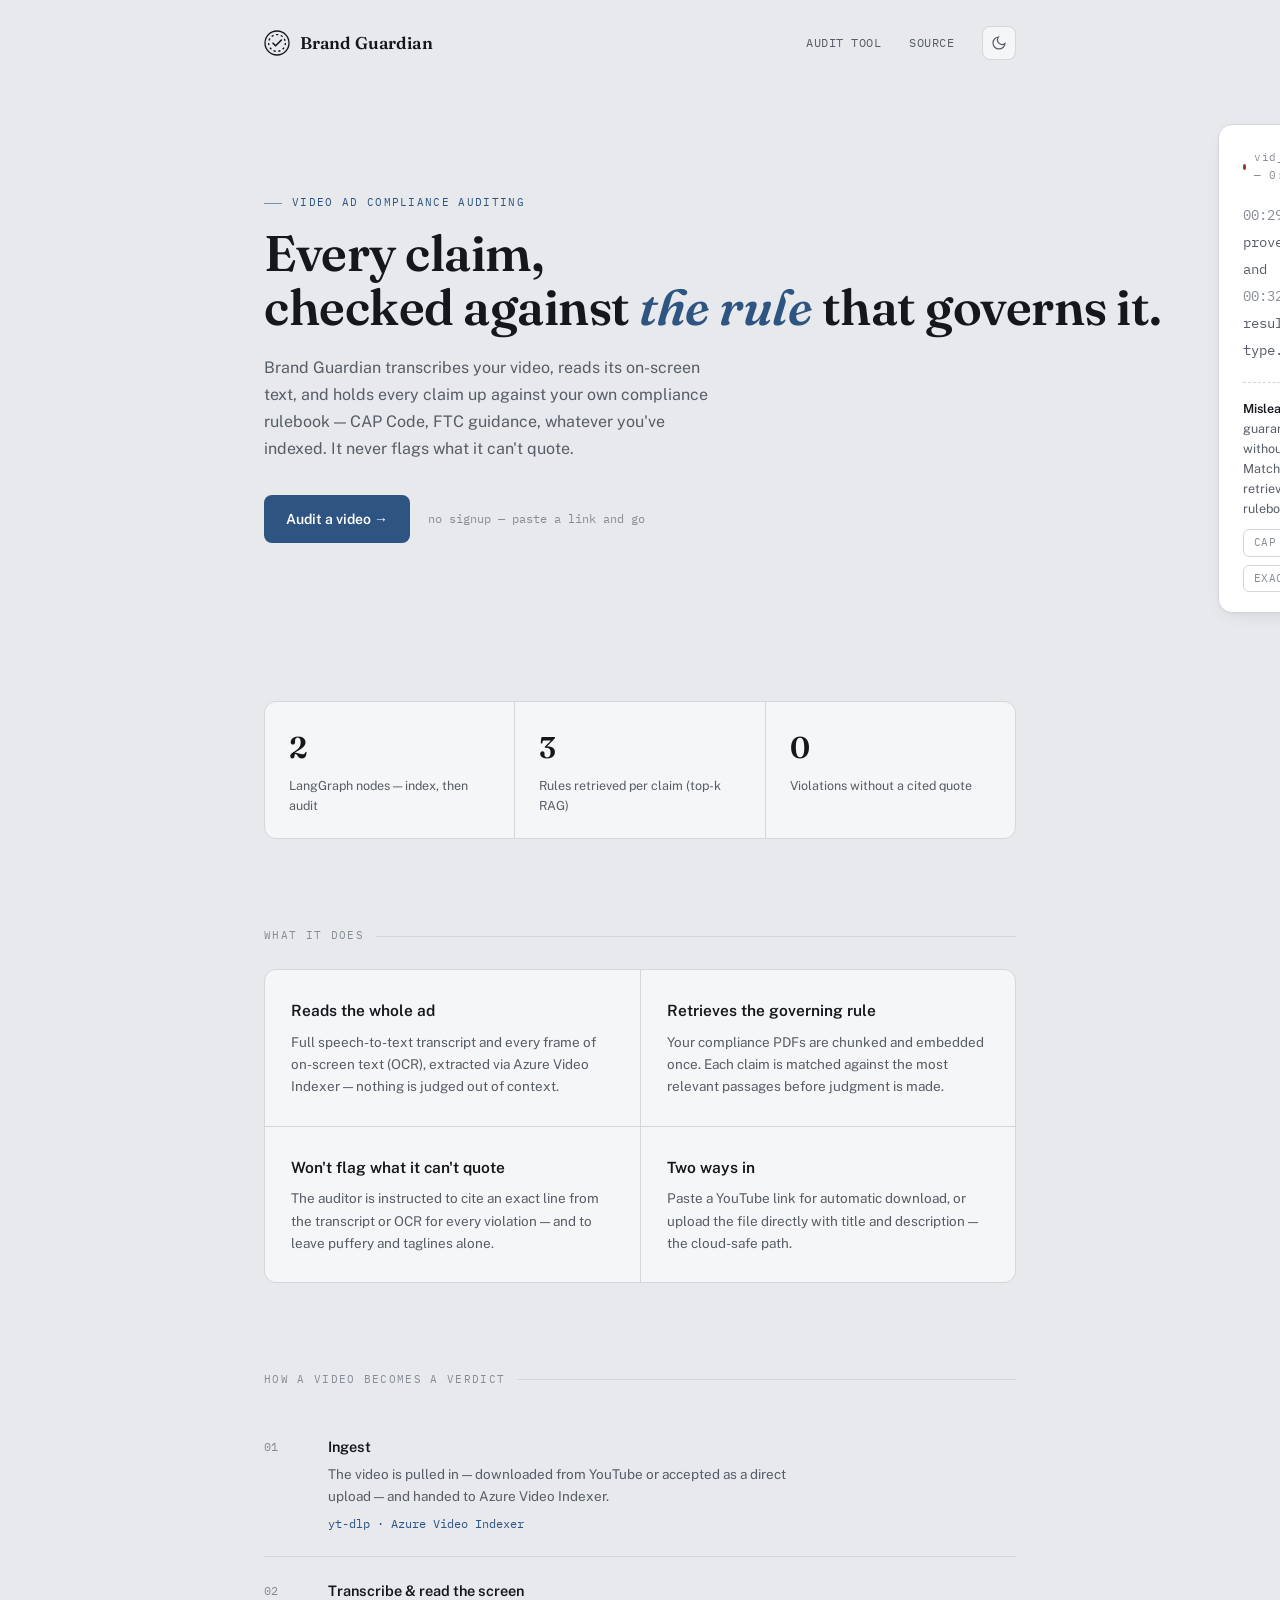
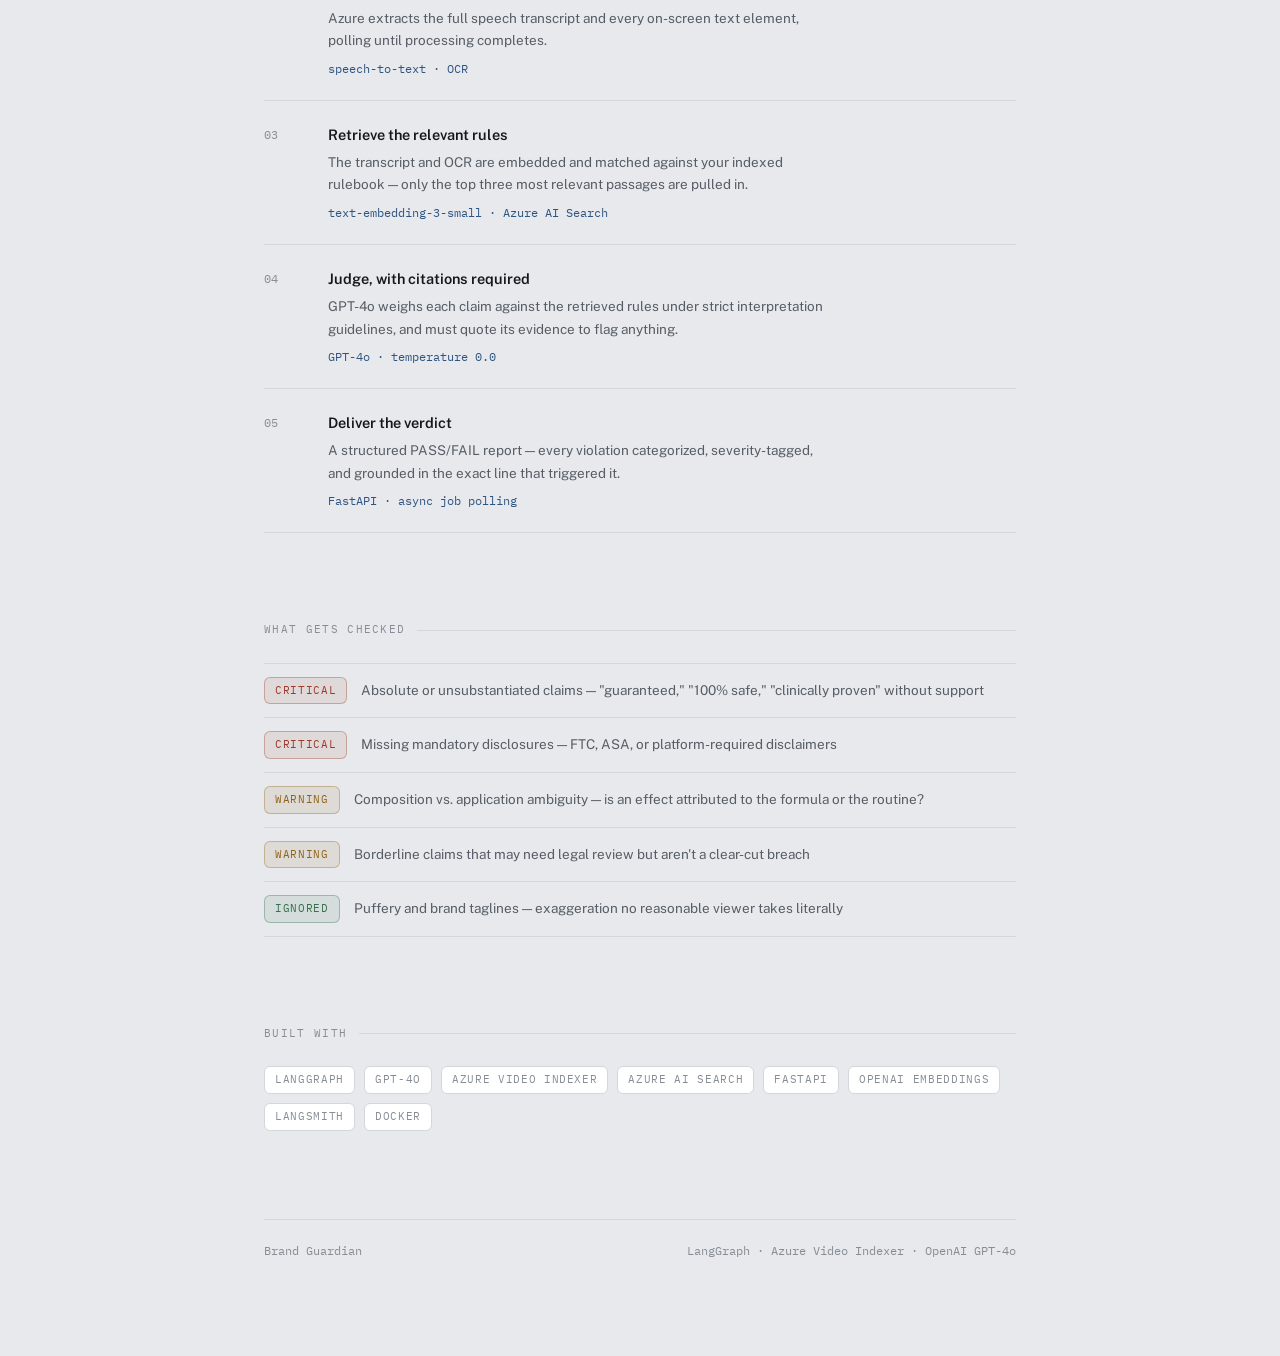
==== web/index.html @ f49f57bf "Decouple frontend from API, replace frontend/ with web" ====
<!DOCTYPE html>
<html lang="en">
<head>
<meta charset="UTF-8">
<meta name="viewport" content="width=device-width, initial-scale=1.0">
<title>Brand Guardian — Compliance auditing for video ads</title>
<meta name="description" content="Brand Guardian transcribes, OCRs, and audits video ads against your compliance rulebook — every flagged claim cited to an exact quote and an exact rule.">
<link rel="preconnect" href="https://fonts.googleapis.com">
<link rel="preconnect" href="https://fonts.gstatic.com" crossorigin>
<link href="https://fonts.googleapis.com/css2?family=Fraunces:opsz,wght@9..144,500;9..144,600&family=Public+Sans:wght@400;500;600&family=IBM+Plex+Mono:wght@400;500&display=swap" rel="stylesheet">
<link rel="stylesheet" href="theme.css">
<style>
  /* ── Hero ── */
  .hero {
    display: grid;
    grid-template-columns: 1.1fr 1fr;
    gap: 56px;
    align-items: center;
    padding: 8px 0 88px;
  }

  .hero h1 {
    font-size: clamp(34px, 4.6vw, 50px);
    line-height: 1.08;
  }

  .hero h1 em {
    font-style: italic;
    color: var(--accent);
  }

  .hero-sub {
    margin-top: 20px;
    font-size: 16px;
    color: var(--text-muted);
    max-width: 46ch;
    line-height: 1.7;
  }

  .hero-actions {
    margin-top: 32px;
    display: flex;
    align-items: center;
    gap: 18px;
    flex-wrap: wrap;
  }

  .hero-actions .fine {
    font-family: var(--font-mono);
    font-size: 12px;
    color: var(--text-faint);
  }

  /* ── Evidence card: the product's thesis, rendered ── */
  .evidence {
    background: var(--surface-2);
    border: 1px solid var(--border);
    border-radius: 14px;
    box-shadow: var(--shadow);
    padding: 24px 24px 20px;
    position: relative;
  }

  .evidence-head {
    display: flex;
    align-items: center;
    justify-content: space-between;
    margin-bottom: 18px;
  }

  .evidence-src {
    font-family: var(--font-mono);
    font-size: 11px;
    letter-spacing: 0.04em;
    color: var(--text-faint);
    display: flex;
    align-items: center;
    gap: 8px;
  }

  .evidence-dot {
    width: 6px; height: 6px; border-radius: 50%;
    background: var(--critical);
  }

  .evidence-transcript {
    font-family: var(--font-mono);
    font-size: 13.5px;
    line-height: 2;
    color: var(--text-muted);
  }

  .evidence-transcript .ts {
    color: var(--text-faint);
    margin-right: 4px;
  }

  .evidence-transcript mark {
    background: none;
    color: var(--critical);
    text-decoration: underline wavy color-mix(in srgb, var(--critical) 55%, transparent);
    text-underline-offset: 4px;
    font-weight: 500;
  }

  .evidence-citation {
    margin-top: 18px;
    padding-top: 16px;
    border-top: 1px dashed var(--border);
    display: flex;
    flex-direction: column;
    gap: 10px;
  }

  .evidence-rule {
    font-size: 12.5px;
    color: var(--text-muted);
    line-height: 1.6;
  }

  .evidence-rule b { color: var(--text); font-weight: 600; }

  .evidence-tags { display: flex; gap: 8px; flex-wrap: wrap; }

  /* ── Stat row ── */
  .stats {
    display: grid;
    grid-template-columns: repeat(3, 1fr);
    gap: 1px;
    background: var(--border);
    border: 1px solid var(--border);
    border-radius: 12px;
    overflow: hidden;
    margin-bottom: 88px;
  }

  .stat {
    background: var(--surface);
    padding: 22px 24px;
  }

  .stat-num {
    font-family: var(--font-display);
    font-size: 30px;
    font-weight: 600;
    color: var(--text);
  }

  .stat-label {
    margin-top: 4px;
    font-size: 12.5px;
    color: var(--text-muted);
  }

  /* ── Features ── */
  .features {
    display: grid;
    grid-template-columns: repeat(2, 1fr);
    gap: 1px;
    background: var(--border);
    border: 1px solid var(--border);
    border-radius: 12px;
    overflow: hidden;
    margin-bottom: 88px;
  }

  .feature {
    background: var(--surface);
    padding: 28px 26px;
  }

  .feature-title {
    font-size: 15.5px;
    font-weight: 600;
    color: var(--text);
    margin-bottom: 8px;
  }

  .feature-desc {
    font-size: 13.5px;
    color: var(--text-muted);
    line-height: 1.65;
  }

  /* ── Pipeline (real sequence) ── */
  .pipeline { margin-bottom: 88px; }

  .stage {
    display: grid;
    grid-template-columns: 44px 1fr;
    gap: 20px;
    padding: 22px 0;
    border-bottom: 1px solid var(--border);
  }
  .stage:first-child { border-top: 1px solid var(--border); }

  .stage-num {
    font-family: var(--font-mono);
    font-size: 12px;
    color: var(--text-faint);
    padding-top: 2px;
  }

  .stage-title {
    font-size: 14.5px;
    font-weight: 600;
    color: var(--text);
    margin-bottom: 5px;
  }

  .stage-desc {
    font-size: 13.5px;
    color: var(--text-muted);
    line-height: 1.65;
    max-width: 62ch;
  }

  .stage-tech {
    margin-top: 8px;
    font-family: var(--font-mono);
    font-size: 11.5px;
    color: var(--accent);
  }

  /* ── Categories ── */
  .categories { margin-bottom: 88px; }

  .cat-list { display: flex; flex-direction: column; }

  .cat-item {
    display: flex;
    align-items: center;
    gap: 14px;
    padding: 13px 0;
    border-bottom: 1px solid var(--border);
    font-size: 13.5px;
    color: var(--text-muted);
  }
  .cat-item:first-child { border-top: 1px solid var(--border); }

  /* ── Stack ── */
  .stack {
    display: flex;
    flex-wrap: wrap;
    gap: 9px;
    margin-bottom: 8px;
  }

  @media (max-width: 760px) {
    .hero { grid-template-columns: 1fr; }
    .stats, .features { grid-template-columns: 1fr; }
  }
</style>
</head>
<body>

<div class="shell">

  <div class="topbar">
    <a class="brand" href="index.html">
      <svg width="26" height="26" viewBox="0 0 26 26" fill="none">
        <circle cx="13" cy="13" r="12" stroke="currentColor" stroke-width="1.3"/>
        <circle cx="13" cy="13" r="8.4" stroke="currentColor" stroke-width="1.3" stroke-dasharray="2.2 2.6"/>
        <path d="M9 13.2l2.6 2.6L17.4 10" stroke="currentColor" stroke-width="1.6" stroke-linecap="round" stroke-linejoin="round"/>
      </svg>
      <span class="brand-word">Brand Guardian</span>
    </a>
    <nav class="topnav">
      <a href="app.html">Audit tool</a>
      <a href="https://github.com/ShibjiRout/Brand-Guardian-AI" rel="noopener">Source</a>
      <button class="theme-toggle" id="themeToggle" aria-label="Toggle color theme">
        <svg class="moon" viewBox="0 0 24 24" fill="none" stroke="currentColor" stroke-width="1.8"><path d="M21 12.8A9 9 0 1111.2 3a7 7 0 009.8 9.8z"/></svg>
        <svg class="sun" viewBox="0 0 24 24" fill="none" stroke="currentColor" stroke-width="1.8"><circle cx="12" cy="12" r="4.2"/><path d="M12 2.5v2.4M12 19v2.4M4.9 4.9l1.7 1.7M17.3 17.3l1.7 1.7M2.5 12h2.4M19 12h2.4M4.9 19l1.7-1.7M17.3 6.7l1.7-1.7"/></svg>
      </button>
    </nav>
  </div>

  <!-- HERO -->
  <div class="hero enter">
    <div>
      <div class="eyebrow">Video ad compliance auditing</div>
      <h1>Every claim, checked&nbsp;against&nbsp;<em>the&nbsp;rule</em>&nbsp;that&nbsp;governs&nbsp;it.</h1>
      <p class="hero-sub">
        Brand Guardian transcribes your video, reads its on-screen text, and
        holds every claim up against your own compliance rulebook — CAP Code,
        FTC guidance, whatever you've indexed. It never flags what it can't
        quote.
      </p>
      <div class="hero-actions">
        <a class="btn btn-primary" href="app.html">Audit a video →</a>
        <span class="fine">no signup — paste a link and go</span>
      </div>
    </div>

    <div class="evidence">
      <div class="evidence-head">
        <div class="evidence-src"><span class="evidence-dot"></span> vid_0982b848 — 0:32</div>
        <span class="chip chip-critical">Critical</span>
      </div>
      <div class="evidence-transcript">
        <span class="ts">00:29</span> …clinically proven to work in days, and<br>
        <span class="ts">00:32</span> we <mark>guarantee</mark> results for every skin type.
      </div>
      <div class="evidence-citation">
        <div class="evidence-rule"><b>Misleading Claims</b> — absolute guarantees are prohibited without a substantiating clause. Matches CAP Code Rule 3.1, retrieved from your indexed rulebook.</div>
        <div class="evidence-tags">
          <span class="chip chip-muted">CAP Code 3.1</span>
          <span class="chip chip-muted">exact quote required</span>
        </div>
      </div>
    </div>
  </div>

  <!-- STATS -->
  <div class="stats enter">
    <div class="stat">
      <div class="stat-num">2</div>
      <div class="stat-label">LangGraph nodes — index, then audit</div>
    </div>
    <div class="stat">
      <div class="stat-num">3</div>
      <div class="stat-label">Rules retrieved per claim (top-k RAG)</div>
    </div>
    <div class="stat">
      <div class="stat-num">0</div>
      <div class="stat-label">Violations without a cited quote</div>
    </div>
  </div>

  <!-- FEATURES -->
  <div class="section-head">What it does</div>
  <div class="features">
    <div class="feature">
      <div class="feature-title">Reads the whole ad</div>
      <div class="feature-desc">Full speech-to-text transcript and every frame of on-screen text (OCR), extracted via Azure Video Indexer — nothing is judged out of context.</div>
    </div>
    <div class="feature">
      <div class="feature-title">Retrieves the governing rule</div>
      <div class="feature-desc">Your compliance PDFs are chunked and embedded once. Each claim is matched against the most relevant passages before judgment is made.</div>
    </div>
    <div class="feature">
      <div class="feature-title">Won't flag what it can't quote</div>
      <div class="feature-desc">The auditor is instructed to cite an exact line from the transcript or OCR for every violation — and to leave puffery and taglines alone.</div>
    </div>
    <div class="feature">
      <div class="feature-title">Two ways in</div>
      <div class="feature-desc">Paste a YouTube link for automatic download, or upload the file directly with title and description — the cloud-safe path.</div>
    </div>
  </div>

  <!-- PIPELINE -->
  <div class="pipeline">
    <div class="section-head">How a video becomes a verdict</div>
    <div class="stage">
      <div class="stage-num">01</div>
      <div>
        <div class="stage-title">Ingest</div>
        <div class="stage-desc">The video is pulled in — downloaded from YouTube or accepted as a direct upload — and handed to Azure Video Indexer.</div>
        <div class="stage-tech">yt-dlp · Azure Video Indexer</div>
      </div>
    </div>
    <div class="stage">
      <div class="stage-num">02</div>
      <div>
        <div class="stage-title">Transcribe &amp; read the screen</div>
        <div class="stage-desc">Azure extracts the full speech transcript and every on-screen text element, polling until processing completes.</div>
        <div class="stage-tech">speech-to-text · OCR</div>
      </div>
    </div>
    <div class="stage">
      <div class="stage-num">03</div>
      <div>
        <div class="stage-title">Retrieve the relevant rules</div>
        <div class="stage-desc">The transcript and OCR are embedded and matched against your indexed rulebook — only the top three most relevant passages are pulled in.</div>
        <div class="stage-tech">text-embedding-3-small · Azure AI Search</div>
      </div>
    </div>
    <div class="stage">
      <div class="stage-num">04</div>
      <div>
        <div class="stage-title">Judge, with citations required</div>
        <div class="stage-desc">GPT-4o weighs each claim against the retrieved rules under strict interpretation guidelines, and must quote its evidence to flag anything.</div>
        <div class="stage-tech">GPT-4o · temperature 0.0</div>
      </div>
    </div>
    <div class="stage">
      <div class="stage-num">05</div>
      <div>
        <div class="stage-title">Deliver the verdict</div>
        <div class="stage-desc">A structured PASS/FAIL report — every violation categorized, severity-tagged, and grounded in the exact line that triggered it.</div>
        <div class="stage-tech">FastAPI · async job polling</div>
      </div>
    </div>
  </div>

  <!-- CATEGORIES -->
  <div class="categories">
    <div class="section-head">What gets checked</div>
    <div class="cat-list">
      <div class="cat-item"><span class="chip chip-critical" style="min-width:66px; justify-content:center;">Critical</span> Absolute or unsubstantiated claims — "guaranteed," "100% safe," "clinically proven" without support</div>
      <div class="cat-item"><span class="chip chip-critical" style="min-width:66px; justify-content:center;">Critical</span> Missing mandatory disclosures — FTC, ASA, or platform-required disclaimers</div>
      <div class="cat-item"><span class="chip chip-warning" style="min-width:66px; justify-content:center;">Warning</span> Composition vs. application ambiguity — is an effect attributed to the formula or the routine?</div>
      <div class="cat-item"><span class="chip chip-warning" style="min-width:66px; justify-content:center;">Warning</span> Borderline claims that may need legal review but aren't a clear-cut breach</div>
      <div class="cat-item"><span class="chip chip-pass" style="min-width:66px; justify-content:center;">Ignored</span> Puffery and brand taglines — exaggeration no reasonable viewer takes literally</div>
    </div>
  </div>

  <!-- STACK -->
  <div class="section-head">Built with</div>
  <div class="stack">
    <span class="chip chip-muted">LangGraph</span>
    <span class="chip chip-muted">GPT-4o</span>
    <span class="chip chip-muted">Azure Video Indexer</span>
    <span class="chip chip-muted">Azure AI Search</span>
    <span class="chip chip-muted">FastAPI</span>
    <span class="chip chip-muted">OpenAI Embeddings</span>
    <span class="chip chip-muted">LangSmith</span>
    <span class="chip chip-muted">Docker</span>
  </div>

  <footer class="site">
    <span>Brand Guardian</span>
    <span>LangGraph · Azure Video Indexer · OpenAI GPT-4o</span>
  </footer>

</div>

<script src="theme.js"></script>
</body>
</html>
---- web/theme.css ----
/* ============================================================
   Brand Guardian — shared design tokens & primitives
   Palette: cool graphite paper + desaturated stamp-ink blue,
   muted brick/mustard/forest for severity — a review-desk
   world, not a neon dashboard.
   Type: Fraunces (editorial serif, headlines) · Public Sans
   (body — the US regulatory-design typeface, apt for a
   compliance tool) · IBM Plex Mono (timecodes, citations, data)
   ============================================================ */

:root {
  --bg: #E7E9EC;
  --surface: #F5F6F7;
  --surface-2: #FFFFFF;
  --border: #D3D7DB;
  --text: #14171C;
  --text-muted: #565D66;
  --text-faint: #868D96;

  --accent: #2E5481;
  --accent-soft: rgba(46, 84, 129, 0.09);
  --accent-strong: #1F3C5C;

  --critical: #9C3A2A;
  --critical-soft: rgba(156, 58, 42, 0.09);
  --warning: #90631A;
  --warning-soft: rgba(150, 102, 28, 0.10);
  --pass: #386F4C;
  --pass-soft: rgba(56, 111, 76, 0.10);

  --shadow: 0 1px 2px rgba(20, 23, 28, 0.04), 0 6px 20px -8px rgba(20, 23, 28, 0.12);

  --font-display: 'Fraunces', 'Iowan Old Style', Georgia, serif;
  --font-body: 'Public Sans', -apple-system, BlinkMacSystemFont, 'Segoe UI', sans-serif;
  --font-mono: 'IBM Plex Mono', ui-monospace, 'SFMono-Regular', Menlo, monospace;

  --content: 800px;
  --content-wide: 1080px;
}

@media (prefers-color-scheme: dark) {
  :root {
    --bg: #14171A;
    --surface: #1B1F23;
    --surface-2: #20242A;
    --border: #2B3036;
    --text: #E7E9EC;
    --text-muted: #9198A0;
    --text-faint: #6B7178;

    --accent: #86ABD1;
    --accent-soft: rgba(134, 171, 209, 0.12);
    --accent-strong: #B4CEE7;

    --critical: #DE8770;
    --critical-soft: rgba(222, 135, 112, 0.13);
    --warning: #DBAE58;
    --warning-soft: rgba(219, 174, 88, 0.13);
    --pass: #74BE90;
    --pass-soft: rgba(116, 190, 144, 0.13);

    --shadow: 0 1px 2px rgba(0, 0, 0, 0.2), 0 10px 28px -10px rgba(0, 0, 0, 0.45);
  }
}

:root[data-theme="dark"] {
  --bg: #14171A;
  --surface: #1B1F23;
  --surface-2: #20242A;
  --border: #2B3036;
  --text: #E7E9EC;
  --text-muted: #9198A0;
  --text-faint: #6B7178;
  --accent: #86ABD1;
  --accent-soft: rgba(134, 171, 209, 0.12);
  --accent-strong: #B4CEE7;
  --critical: #DE8770;
  --critical-soft: rgba(222, 135, 112, 0.13);
  --warning: #DBAE58;
  --warning-soft: rgba(219, 174, 88, 0.13);
  --pass: #74BE90;
  --pass-soft: rgba(116, 190, 144, 0.13);
  --shadow: 0 1px 2px rgba(0, 0, 0, 0.2), 0 10px 28px -10px rgba(0, 0, 0, 0.45);
}

:root[data-theme="light"] {
  --bg: #E7E9EC;
  --surface: #F5F6F7;
  --surface-2: #FFFFFF;
  --border: #D3D7DB;
  --text: #14171C;
  --text-muted: #565D66;
  --text-faint: #868D96;
  --accent: #2E5481;
  --accent-soft: rgba(46, 84, 129, 0.09);
  --accent-strong: #1F3C5C;
  --critical: #9C3A2A;
  --critical-soft: rgba(156, 58, 42, 0.09);
  --warning: #90631A;
  --warning-soft: rgba(150, 102, 28, 0.10);
  --pass: #386F4C;
  --pass-soft: rgba(56, 111, 76, 0.10);
  --shadow: 0 1px 2px rgba(20, 23, 28, 0.04), 0 6px 20px -8px rgba(20, 23, 28, 0.12);
}

* { margin: 0; padding: 0; box-sizing: border-box; }

html { color-scheme: light dark; }

body {
  background: var(--bg);
  color: var(--text);
  font-family: var(--font-body);
  font-size: 16px;
  line-height: 1.6;
  -webkit-font-smoothing: antialiased;
}

h1, h2, h3 {
  font-family: var(--font-display);
  font-weight: 600;
  letter-spacing: -0.01em;
  text-wrap: balance;
  color: var(--text);
}

a { color: var(--accent); }

::selection { background: var(--accent-soft); color: var(--text); }

:focus-visible {
  outline: 2px solid var(--accent);
  outline-offset: 3px;
  border-radius: 2px;
}

@media (prefers-reduced-motion: reduce) {
  *, *::before, *::after {
    animation-duration: 0.001ms !important;
    animation-iteration-count: 1 !important;
    transition-duration: 0.001ms !important;
    scroll-behavior: auto !important;
  }
}

/* ── Layout shell ── */

.shell {
  max-width: var(--content);
  margin: 0 auto;
  padding: 0 24px 96px;
}

.shell.wide { max-width: var(--content-wide); }

/* ── Top bar ── */

.topbar {
  display: flex;
  align-items: center;
  justify-content: space-between;
  gap: 16px;
  padding: 26px 0 56px;
}

.brand {
  display: flex;
  align-items: center;
  gap: 10px;
  text-decoration: none;
  color: var(--text);
}

.brand svg { display: block; flex-shrink: 0; }

.brand-word {
  font-family: var(--font-display);
  font-weight: 600;
  font-size: 17px;
  letter-spacing: -0.01em;
}

.topnav {
  display: flex;
  align-items: center;
  gap: 28px;
}

.topnav a {
  font-family: var(--font-mono);
  font-size: 12px;
  letter-spacing: 0.04em;
  text-transform: uppercase;
  color: var(--text-muted);
  text-decoration: none;
  transition: color 0.15s ease;
}

.topnav a:hover { color: var(--text); }
.topnav a.current { color: var(--accent); }

.theme-toggle {
  width: 34px;
  height: 34px;
  display: grid;
  place-items: center;
  background: var(--surface);
  border: 1px solid var(--border);
  border-radius: 8px;
  color: var(--text-muted);
  cursor: pointer;
  transition: border-color 0.15s ease, color 0.15s ease;
}

.theme-toggle:hover { border-color: var(--accent); color: var(--accent); }
.theme-toggle svg { width: 16px; height: 16px; }
.theme-toggle .sun { display: none; }
:root[data-theme="dark"] .theme-toggle .moon { display: none; }
:root[data-theme="dark"] .theme-toggle .sun { display: block; }
@media (prefers-color-scheme: dark) {
  :root:not([data-theme="light"]) .theme-toggle .moon { display: none; }
  :root:not([data-theme="light"]) .theme-toggle .sun { display: block; }
}

/* ── Eyebrow / section labels ── */

.eyebrow {
  font-family: var(--font-mono);
  font-size: 11px;
  letter-spacing: 0.12em;
  text-transform: uppercase;
  color: var(--accent);
  display: flex;
  align-items: center;
  gap: 10px;
  margin-bottom: 14px;
}

.eyebrow::before { content: ''; width: 18px; height: 1px; background: currentColor; opacity: 0.6; }

.section-head {
  font-family: var(--font-mono);
  font-size: 11px;
  letter-spacing: 0.12em;
  text-transform: uppercase;
  color: var(--text-faint);
  display: flex;
  align-items: center;
  gap: 12px;
  margin-bottom: 24px;
}

.section-head::after { content: ''; flex: 1; height: 1px; background: var(--border); }

/* ── Buttons ── */

.btn {
  font-family: var(--font-body);
  font-weight: 600;
  font-size: 14px;
  border: none;
  border-radius: 8px;
  padding: 13px 22px;
  cursor: pointer;
  display: inline-flex;
  align-items: center;
  gap: 10px;
  transition: background 0.15s ease, border-color 0.15s ease, transform 0.15s ease, opacity 0.15s ease;
  text-decoration: none;
}

.btn:disabled { opacity: 0.45; cursor: not-allowed; }

.btn-primary { background: var(--accent); color: #fff; }
.btn-primary:hover:not(:disabled) { background: var(--accent-strong); }

.btn-ghost {
  background: transparent;
  color: var(--text);
  border: 1px solid var(--border);
}
.btn-ghost:hover:not(:disabled) { border-color: var(--accent); color: var(--accent); }

.btn-danger {
  background: transparent;
  color: var(--critical);
  border: 1px solid var(--critical);
}
.btn-danger:hover:not(:disabled) { background: var(--critical-soft); }

.btn-sm { padding: 9px 16px; font-size: 13px; }

/* ── Surfaces / cards ── */

.card {
  background: var(--surface);
  border: 1px solid var(--border);
  border-radius: 12px;
}

/* ── Chips / badges ── */

.chip {
  font-family: var(--font-mono);
  font-size: 11px;
  letter-spacing: 0.06em;
  text-transform: uppercase;
  padding: 4px 10px;
  border-radius: 6px;
  border: 1px solid transparent;
  display: inline-flex;
  align-items: center;
  gap: 6px;
  white-space: nowrap;
}

.chip-critical { background: var(--critical-soft); color: var(--critical); border-color: color-mix(in srgb, var(--critical) 35%, transparent); }
.chip-warning  { background: var(--warning-soft);  color: var(--warning);  border-color: color-mix(in srgb, var(--warning) 35%, transparent); }
.chip-pass     { background: var(--pass-soft);     color: var(--pass);     border-color: color-mix(in srgb, var(--pass) 35%, transparent); }
.chip-accent   { background: var(--accent-soft);   color: var(--accent);   border-color: color-mix(in srgb, var(--accent) 35%, transparent); }
.chip-muted    { background: var(--surface-2);     color: var(--text-faint); border-color: var(--border); }

/* ── Form elements ── */

label {
  display: block;
  font-family: var(--font-mono);
  font-size: 11px;
  letter-spacing: 0.08em;
  text-transform: uppercase;
  color: var(--text-muted);
  margin-bottom: 9px;
}

.field { margin-bottom: 20px; }
.field:last-child { margin-bottom: 0; }
.field .hint {
  margin-top: 8px;
  font-size: 12.5px;
  color: var(--text-faint);
  line-height: 1.55;
}

input[type="text"],
input[type="url"],
textarea {
  width: 100%;
  background: var(--surface-2);
  border: 1px solid var(--border);
  color: var(--text);
  font-family: var(--font-body);
  font-size: 14.5px;
  padding: 13px 14px;
  border-radius: 8px;
  outline: none;
  transition: border-color 0.15s ease;
}

input[type="text"]:focus,
input[type="url"]:focus,
textarea:focus { border-color: var(--accent); }

input::placeholder, textarea::placeholder { color: var(--text-faint); }

.checkbox-row {
  display: flex;
  align-items: center;
  gap: 10px;
  font-size: 13.5px;
  color: var(--text-muted);
  cursor: pointer;
}
.checkbox-row input { accent-color: var(--accent); width: 15px; height: 15px; cursor: pointer; }

/* File drop */

.file-drop {
  border: 1.5px dashed var(--border);
  border-radius: 10px;
  padding: 26px;
  text-align: center;
  cursor: pointer;
  position: relative;
  transition: border-color 0.15s ease, background 0.15s ease;
}

.file-drop:hover, .file-drop.drag-over {
  border-color: var(--accent);
  background: var(--accent-soft);
}

.file-drop input[type="file"] {
  position: absolute;
  inset: 0;
  opacity: 0;
  cursor: pointer;
  width: 100%;
  height: 100%;
}

.file-drop-text {
  font-size: 13px;
  color: var(--text-muted);
}
.file-drop-text b { color: var(--accent); font-weight: 600; }

.file-name {
  margin-top: 10px;
  font-family: var(--font-mono);
  font-size: 12px;
  color: var(--pass);
  display: none;
}

/* ── Footer ── */

footer.site {
  margin-top: 88px;
  padding-top: 22px;
  border-top: 1px solid var(--border);
  display: flex;
  justify-content: space-between;
  align-items: center;
  flex-wrap: wrap;
  gap: 10px;
  font-family: var(--font-mono);
  font-size: 11.5px;
  color: var(--text-faint);
}

@keyframes fadeUp {
  from { opacity: 0; transform: translateY(14px); }
  to { opacity: 1; transform: translateY(0); }
}

.enter { animation: fadeUp 0.5s ease both; }
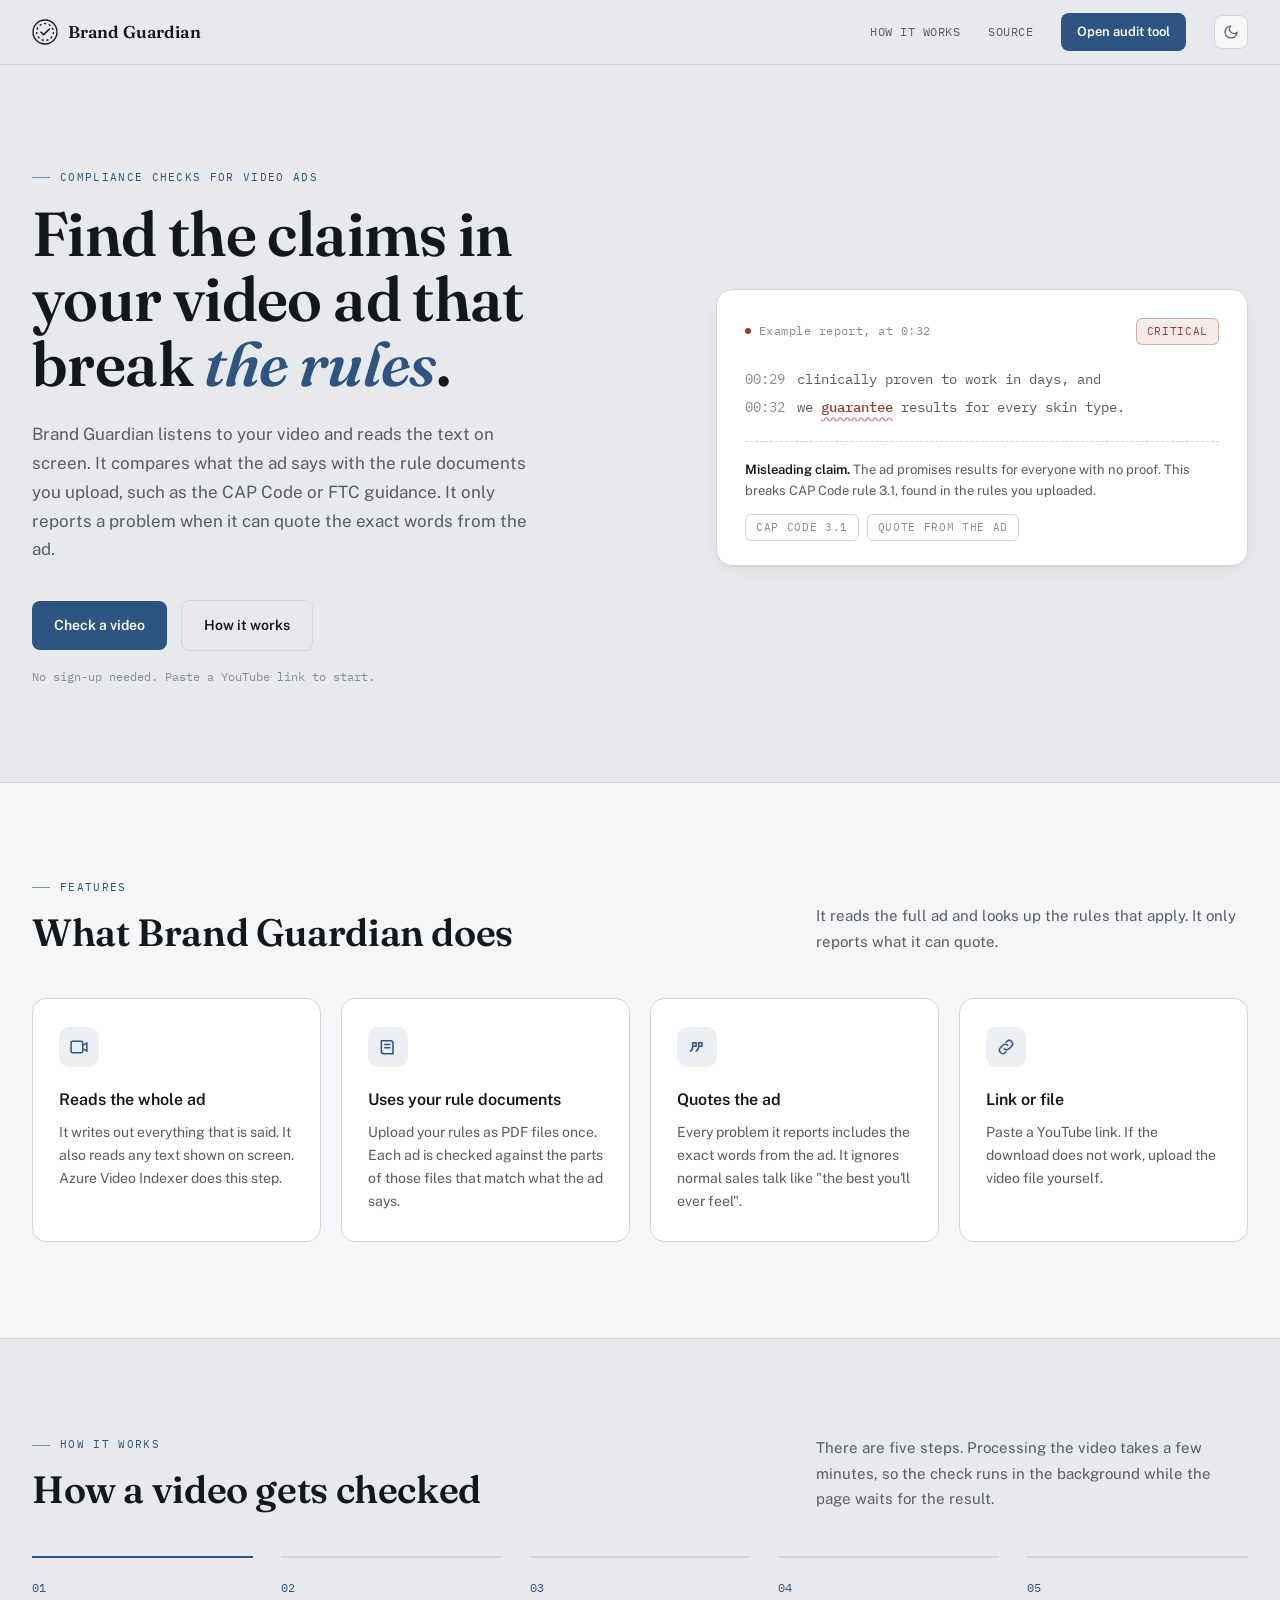
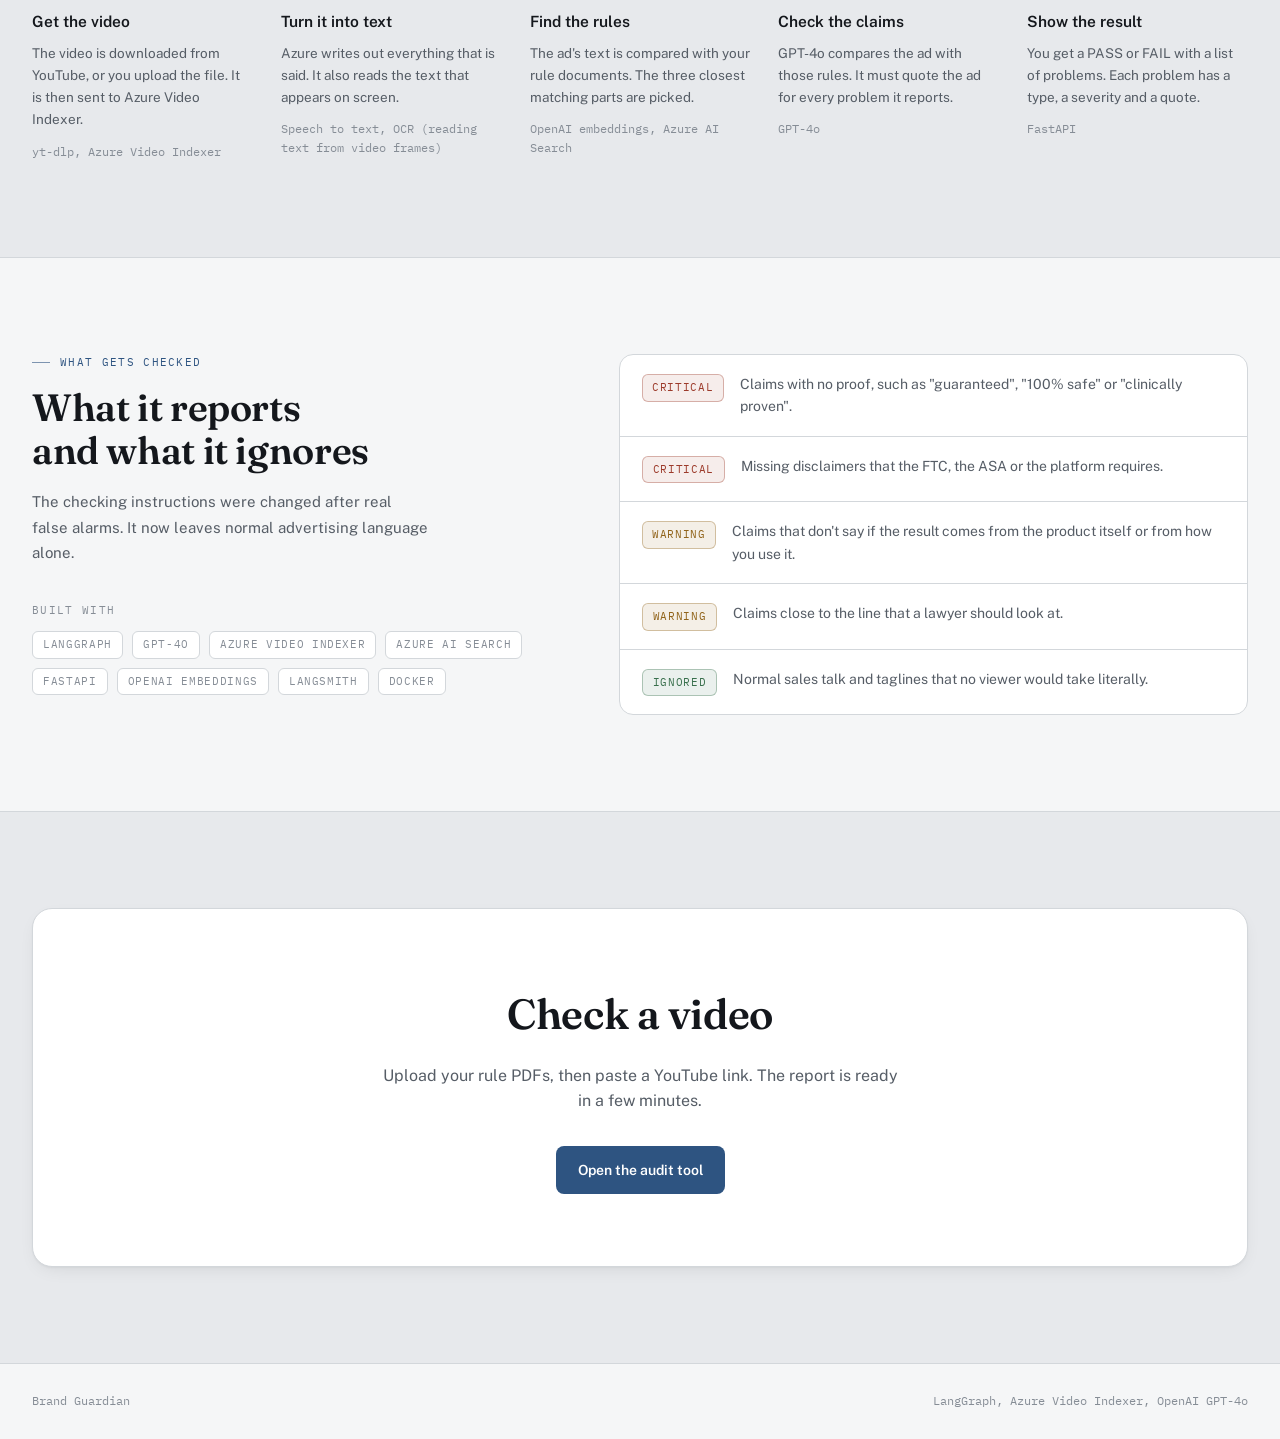
==== commit e897beba: "Redesign web frontend as full-width layout and rewrite copy in plain language - Widen content from 8" ====
--- a/web/index.html
+++ b/web/index.html
@@ -3,25 +3,26 @@
 <head>
 <meta charset="UTF-8">
 <meta name="viewport" content="width=device-width, initial-scale=1.0">
-<title>Brand Guardian — Compliance auditing for video ads</title>
-<meta name="description" content="Brand Guardian transcribes, OCRs, and audits video ads against your compliance rulebook — every flagged claim cited to an exact quote and an exact rule.">
+<title>Brand Guardian | Compliance checks for video ads</title>
+<meta name="description" content="Brand Guardian checks video ads against your compliance rules. Each problem it reports comes with the exact quote from the ad and the rule it breaks.">
 <link rel="preconnect" href="https://fonts.googleapis.com">
 <link rel="preconnect" href="https://fonts.gstatic.com" crossorigin>
 <link href="https://fonts.googleapis.com/css2?family=Fraunces:opsz,wght@9..144,500;9..144,600&family=Public+Sans:wght@400;500;600&family=IBM+Plex+Mono:wght@400;500&display=swap" rel="stylesheet">
-<link rel="stylesheet" href="theme.css">
+<link rel="stylesheet" href="theme.css?v=2">
 <style>
   /* ── Hero ── */
+  .hero-band { padding: 104px 0 96px; }
+
   .hero {
     display: grid;
-    grid-template-columns: 1.1fr 1fr;
-    gap: 56px;
+    grid-template-columns: 1.15fr 1fr;
+    gap: 72px;
     align-items: center;
-    padding: 8px 0 88px;
   }
 
   .hero h1 {
-    font-size: clamp(34px, 4.6vw, 50px);
-    line-height: 1.08;
+    font-size: clamp(38px, 5vw, 62px);
+    line-height: 1.05;
   }
 
   .hero h1 em {
@@ -30,47 +31,47 @@
   }
 
   .hero-sub {
-    margin-top: 20px;
-    font-size: 16px;
-    color: var(--text-muted);
-    max-width: 46ch;
+    margin-top: 24px;
+    font-size: 17px;
+    color: var(--text-muted);
+    max-width: 50ch;
     line-height: 1.7;
   }
 
   .hero-actions {
-    margin-top: 32px;
+    margin-top: 36px;
     display: flex;
     align-items: center;
-    gap: 18px;
+    gap: 14px;
     flex-wrap: wrap;
   }
 
-  .hero-actions .fine {
+  .hero-fine {
+    margin-top: 16px;
     font-family: var(--font-mono);
     font-size: 12px;
     color: var(--text-faint);
   }
 
-  /* ── Evidence card: the product's thesis, rendered ── */
+  /* ── Example report card ── */
   .evidence {
     background: var(--surface-2);
     border: 1px solid var(--border);
-    border-radius: 14px;
+    border-radius: 16px;
     box-shadow: var(--shadow);
-    padding: 24px 24px 20px;
-    position: relative;
+    padding: 28px 28px 24px;
   }
 
   .evidence-head {
     display: flex;
     align-items: center;
     justify-content: space-between;
-    margin-bottom: 18px;
+    margin-bottom: 20px;
   }
 
   .evidence-src {
     font-family: var(--font-mono);
-    font-size: 11px;
+    font-size: 11.5px;
     letter-spacing: 0.04em;
     color: var(--text-faint);
     display: flex;
@@ -85,7 +86,7 @@
 
   .evidence-transcript {
     font-family: var(--font-mono);
-    font-size: 13.5px;
+    font-size: 14px;
     line-height: 2;
     color: var(--text-muted);
   }
@@ -104,16 +105,16 @@
   }
 
   .evidence-citation {
-    margin-top: 18px;
-    padding-top: 16px;
+    margin-top: 20px;
+    padding-top: 18px;
     border-top: 1px dashed var(--border);
     display: flex;
     flex-direction: column;
-    gap: 10px;
+    gap: 12px;
   }
 
   .evidence-rule {
-    font-size: 12.5px;
+    font-size: 13px;
     color: var(--text-muted);
     line-height: 1.6;
   }
@@ -121,142 +122,167 @@
   .evidence-rule b { color: var(--text); font-weight: 600; }
 
   .evidence-tags { display: flex; gap: 8px; flex-wrap: wrap; }
-
-  /* ── Stat row ── */
-  .stats {
-    display: grid;
-    grid-template-columns: repeat(3, 1fr);
-    gap: 1px;
-    background: var(--border);
-    border: 1px solid var(--border);
-    border-radius: 12px;
-    overflow: hidden;
-    margin-bottom: 88px;
-  }
-
-  .stat {
-    background: var(--surface);
-    padding: 22px 24px;
-  }
-
-  .stat-num {
-    font-family: var(--font-display);
-    font-size: 30px;
-    font-weight: 600;
-    color: var(--text);
-  }
-
-  .stat-label {
-    margin-top: 4px;
-    font-size: 12.5px;
-    color: var(--text-muted);
-  }
 
   /* ── Features ── */
   .features {
     display: grid;
-    grid-template-columns: repeat(2, 1fr);
-    gap: 1px;
-    background: var(--border);
+    grid-template-columns: repeat(4, 1fr);
+    gap: 20px;
+  }
+
+  .feature {
+    background: var(--surface-2);
     border: 1px solid var(--border);
-    border-radius: 12px;
-    overflow: hidden;
-    margin-bottom: 88px;
-  }
-
-  .feature {
-    background: var(--surface);
+    border-radius: 14px;
     padding: 28px 26px;
-  }
+    transition: border-color 0.15s ease, transform 0.15s ease;
+  }
+
+  .feature:hover { border-color: color-mix(in srgb, var(--accent) 45%, var(--border)); transform: translateY(-2px); }
+
+  .feature-icon {
+    width: 40px; height: 40px;
+    display: grid;
+    place-items: center;
+    border-radius: 10px;
+    background: var(--accent-soft);
+    color: var(--accent);
+    margin-bottom: 20px;
+  }
+
+  .feature-icon svg { width: 20px; height: 20px; }
 
   .feature-title {
+    font-size: 16px;
+    font-weight: 600;
+    color: var(--text);
+    margin-bottom: 8px;
+  }
+
+  .feature-desc {
+    font-size: 14px;
+    color: var(--text-muted);
+    line-height: 1.65;
+  }
+
+  /* ── Pipeline (real sequence) ── */
+  .pipeline {
+    display: grid;
+    grid-template-columns: repeat(5, 1fr);
+    gap: 28px;
+  }
+
+  .stage {
+    border-top: 2px solid var(--border);
+    padding-top: 20px;
+  }
+
+  .stage:first-child { border-top-color: var(--accent); }
+
+  .stage-num {
+    font-family: var(--font-mono);
+    font-size: 12px;
+    color: var(--accent);
+    margin-bottom: 12px;
+  }
+
+  .stage-title {
     font-size: 15.5px;
     font-weight: 600;
     color: var(--text);
     margin-bottom: 8px;
   }
 
-  .feature-desc {
-    font-size: 13.5px;
-    color: var(--text-muted);
-    line-height: 1.65;
-  }
-
-  /* ── Pipeline (real sequence) ── */
-  .pipeline { margin-bottom: 88px; }
-
-  .stage {
-    display: grid;
-    grid-template-columns: 44px 1fr;
-    gap: 20px;
-    padding: 22px 0;
-    border-bottom: 1px solid var(--border);
-  }
-  .stage:first-child { border-top: 1px solid var(--border); }
-
-  .stage-num {
-    font-family: var(--font-mono);
-    font-size: 12px;
-    color: var(--text-faint);
-    padding-top: 2px;
-  }
-
-  .stage-title {
-    font-size: 14.5px;
-    font-weight: 600;
-    color: var(--text);
-    margin-bottom: 5px;
-  }
-
   .stage-desc {
     font-size: 13.5px;
     color: var(--text-muted);
     line-height: 1.65;
-    max-width: 62ch;
   }
 
   .stage-tech {
-    margin-top: 8px;
+    margin-top: 12px;
     font-family: var(--font-mono);
     font-size: 11.5px;
-    color: var(--accent);
+    color: var(--text-faint);
   }
 
   /* ── Categories ── */
-  .categories { margin-bottom: 88px; }
-
-  .cat-list { display: flex; flex-direction: column; }
+  .checks {
+    display: grid;
+    grid-template-columns: 0.9fr 1.1fr;
+    gap: 72px;
+    align-items: start;
+  }
+
+  .checks h2 { font-size: clamp(26px, 3vw, 38px); line-height: 1.15; }
+  .checks-intro p { margin-top: 16px; font-size: 15px; color: var(--text-muted); line-height: 1.7; max-width: 44ch; }
+
+  .stack-label {
+    margin-top: 36px;
+    margin-bottom: 12px;
+    font-family: var(--font-mono);
+    font-size: 11px;
+    letter-spacing: 0.12em;
+    text-transform: uppercase;
+    color: var(--text-faint);
+  }
+
+  .stack { display: flex; flex-wrap: wrap; gap: 9px; }
+
+  .cat-list {
+    background: var(--surface-2);
+    border: 1px solid var(--border);
+    border-radius: 14px;
+    overflow: hidden;
+  }
 
   .cat-item {
     display: flex;
-    align-items: center;
-    gap: 14px;
-    padding: 13px 0;
+    align-items: flex-start;
+    gap: 16px;
+    padding: 18px 22px;
     border-bottom: 1px solid var(--border);
-    font-size: 13.5px;
-    color: var(--text-muted);
-  }
-  .cat-item:first-child { border-top: 1px solid var(--border); }
-
-  /* ── Stack ── */
-  .stack {
-    display: flex;
-    flex-wrap: wrap;
-    gap: 9px;
-    margin-bottom: 8px;
-  }
-
-  @media (max-width: 760px) {
-    .hero { grid-template-columns: 1fr; }
-    .stats, .features { grid-template-columns: 1fr; }
+    font-size: 14px;
+    line-height: 1.6;
+    color: var(--text-muted);
+  }
+  .cat-item:last-child { border-bottom: none; }
+  .cat-item .chip { min-width: 74px; justify-content: center; margin-top: 1px; }
+
+  /* ── CTA ── */
+  .cta {
+    text-align: center;
+    background: var(--surface-2);
+    border: 1px solid var(--border);
+    border-radius: 20px;
+    box-shadow: var(--shadow);
+    padding: 72px 32px;
+  }
+
+  .cta h2 { font-size: clamp(28px, 3.4vw, 42px); }
+  .cta p { margin: 14px auto 32px; font-size: 16px; color: var(--text-muted); max-width: 52ch; }
+
+  @media (max-width: 1020px) {
+    .features { grid-template-columns: repeat(2, 1fr); }
+    .pipeline { grid-template-columns: repeat(3, 1fr); row-gap: 40px; }
+  }
+
+  @media (max-width: 860px) {
+    .hero, .checks { grid-template-columns: 1fr; gap: 48px; }
+    .hero-band { padding: 64px 0; }
+  }
+
+  @media (max-width: 640px) {
+    .features { grid-template-columns: 1fr; }
+    .pipeline { grid-template-columns: 1fr; }
+    .cta { padding: 48px 20px; }
   }
 </style>
 </head>
 <body>
 
-<div class="shell">
-
-  <div class="topbar">
+<header class="site-header">
+  <div class="shell topbar">
     <a class="brand" href="index.html">
       <svg width="26" height="26" viewBox="0 0 26 26" fill="none">
         <circle cx="13" cy="13" r="12" stroke="currentColor" stroke-width="1.3"/>
@@ -266,164 +292,188 @@
       <span class="brand-word">Brand Guardian</span>
     </a>
     <nav class="topnav">
-      <a href="app.html">Audit tool</a>
-      <a href="https://github.com/ShibjiRout/Brand-Guardian-AI" rel="noopener">Source</a>
+      <a href="#how-it-works">How it works</a>
+      <a class="nav-secondary" href="https://github.com/ShibjiRout/Brand-Guardian-AI" rel="noopener">Source</a>
+      <a class="btn btn-primary btn-sm nav-cta" href="app.html">Open audit tool</a>
       <button class="theme-toggle" id="themeToggle" aria-label="Toggle color theme">
         <svg class="moon" viewBox="0 0 24 24" fill="none" stroke="currentColor" stroke-width="1.8"><path d="M21 12.8A9 9 0 1111.2 3a7 7 0 009.8 9.8z"/></svg>
         <svg class="sun" viewBox="0 0 24 24" fill="none" stroke="currentColor" stroke-width="1.8"><circle cx="12" cy="12" r="4.2"/><path d="M12 2.5v2.4M12 19v2.4M4.9 4.9l1.7 1.7M17.3 17.3l1.7 1.7M2.5 12h2.4M19 12h2.4M4.9 19l1.7-1.7M17.3 6.7l1.7-1.7"/></svg>
       </button>
     </nav>
   </div>
+</header>
+
+<main>
 
   <!-- HERO -->
-  <div class="hero enter">
-    <div>
-      <div class="eyebrow">Video ad compliance auditing</div>
-      <h1>Every claim, checked&nbsp;against&nbsp;<em>the&nbsp;rule</em>&nbsp;that&nbsp;governs&nbsp;it.</h1>
-      <p class="hero-sub">
-        Brand Guardian transcribes your video, reads its on-screen text, and
-        holds every claim up against your own compliance rulebook — CAP Code,
-        FTC guidance, whatever you've indexed. It never flags what it can't
-        quote.
-      </p>
-      <div class="hero-actions">
-        <a class="btn btn-primary" href="app.html">Audit a video →</a>
-        <span class="fine">no signup — paste a link and go</span>
+  <section class="hero-band">
+    <div class="shell">
+      <div class="hero enter">
+        <div>
+          <div class="eyebrow">Compliance checks for video ads</div>
+          <h1>Find the claims in your video ad that break <em>the rules</em>.</h1>
+          <p class="hero-sub">
+            Brand Guardian listens to your video and reads the text on screen.
+            It compares what the ad says with the rule documents you upload,
+            such as the CAP Code or FTC guidance. It only reports a problem
+            when it can quote the exact words from the ad.
+          </p>
+          <div class="hero-actions">
+            <a class="btn btn-primary" href="app.html">Check a video</a>
+            <a class="btn btn-ghost" href="#how-it-works">How it works</a>
+          </div>
+          <p class="hero-fine">No sign-up needed. Paste a YouTube link to start.</p>
+        </div>
+
+        <div class="evidence">
+          <div class="evidence-head">
+            <div class="evidence-src"><span class="evidence-dot"></span> Example report, at 0:32</div>
+            <span class="chip chip-critical">Critical</span>
+          </div>
+          <div class="evidence-transcript">
+            <span class="ts">00:29</span> clinically proven to work in days, and<br>
+            <span class="ts">00:32</span> we <mark>guarantee</mark> results for every skin type.
+          </div>
+          <div class="evidence-citation">
+            <div class="evidence-rule"><b>Misleading claim.</b> The ad promises results for everyone with no proof. This breaks CAP Code rule 3.1, found in the rules you uploaded.</div>
+            <div class="evidence-tags">
+              <span class="chip chip-muted">CAP Code 3.1</span>
+              <span class="chip chip-muted">Quote from the ad</span>
+            </div>
+          </div>
+        </div>
       </div>
     </div>
-
-    <div class="evidence">
-      <div class="evidence-head">
-        <div class="evidence-src"><span class="evidence-dot"></span> vid_0982b848 — 0:32</div>
-        <span class="chip chip-critical">Critical</span>
-      </div>
-      <div class="evidence-transcript">
-        <span class="ts">00:29</span> …clinically proven to work in days, and<br>
-        <span class="ts">00:32</span> we <mark>guarantee</mark> results for every skin type.
-      </div>
-      <div class="evidence-citation">
-        <div class="evidence-rule"><b>Misleading Claims</b> — absolute guarantees are prohibited without a substantiating clause. Matches CAP Code Rule 3.1, retrieved from your indexed rulebook.</div>
-        <div class="evidence-tags">
-          <span class="chip chip-muted">CAP Code 3.1</span>
-          <span class="chip chip-muted">exact quote required</span>
+  </section>
+
+  <!-- FEATURES -->
+  <section class="band alt">
+    <div class="shell">
+      <div class="band-head">
+        <div>
+          <div class="eyebrow">Features</div>
+          <h2>What Brand Guardian does</h2>
+        </div>
+        <p>It reads the full ad and looks up the rules that apply. It only reports what it can quote.</p>
+      </div>
+      <div class="features">
+        <div class="feature">
+          <div class="feature-icon"><svg viewBox="0 0 24 24" fill="none" stroke="currentColor" stroke-width="1.8" stroke-linecap="round" stroke-linejoin="round"><rect x="2.5" y="5" width="14" height="14" rx="2"/><path d="M16.5 10l5-3v10l-5-3"/></svg></div>
+          <div class="feature-title">Reads the whole ad</div>
+          <div class="feature-desc">It writes out everything that is said. It also reads any text shown on screen. Azure Video Indexer does this step.</div>
+        </div>
+        <div class="feature">
+          <div class="feature-icon"><svg viewBox="0 0 24 24" fill="none" stroke="currentColor" stroke-width="1.8" stroke-linecap="round" stroke-linejoin="round"><path d="M4 4.5h11a3 3 0 013 3V20H7a3 3 0 01-3-3z"/><path d="M8 9h6M8 13h6"/></svg></div>
+          <div class="feature-title">Uses your rule documents</div>
+          <div class="feature-desc">Upload your rules as PDF files once. Each ad is checked against the parts of those files that match what the ad says.</div>
+        </div>
+        <div class="feature">
+          <div class="feature-icon"><svg viewBox="0 0 24 24" fill="none" stroke="currentColor" stroke-width="1.8" stroke-linecap="round" stroke-linejoin="round"><path d="M7 7h4v4H7zM7 11c0 3-1 5-3 6M14 7h4v4h-4zM14 11c0 3-1 5-3 6"/></svg></div>
+          <div class="feature-title">Quotes the ad</div>
+          <div class="feature-desc">Every problem it reports includes the exact words from the ad. It ignores normal sales talk like "the best you'll ever feel".</div>
+        </div>
+        <div class="feature">
+          <div class="feature-icon"><svg viewBox="0 0 24 24" fill="none" stroke="currentColor" stroke-width="1.8" stroke-linecap="round" stroke-linejoin="round"><path d="M10 14a4 4 0 005.7 0l3-3a4 4 0 00-5.7-5.7l-1 1"/><path d="M14 10a4 4 0 00-5.7 0l-3 3a4 4 0 005.7 5.7l1-1"/></svg></div>
+          <div class="feature-title">Link or file</div>
+          <div class="feature-desc">Paste a YouTube link. If the download does not work, upload the video file yourself.</div>
         </div>
       </div>
     </div>
+  </section>
+
+  <!-- PIPELINE -->
+  <section class="band" id="how-it-works">
+    <div class="shell">
+      <div class="band-head">
+        <div>
+          <div class="eyebrow">How it works</div>
+          <h2>How a video gets checked</h2>
+        </div>
+        <p>There are five steps. Processing the video takes a few minutes, so the check runs in the background while the page waits for the result.</p>
+      </div>
+      <div class="pipeline">
+        <div class="stage">
+          <div class="stage-num">01</div>
+          <div class="stage-title">Get the video</div>
+          <div class="stage-desc">The video is downloaded from YouTube, or you upload the file. It is then sent to Azure Video Indexer.</div>
+          <div class="stage-tech">yt-dlp, Azure Video Indexer</div>
+        </div>
+        <div class="stage">
+          <div class="stage-num">02</div>
+          <div class="stage-title">Turn it into text</div>
+          <div class="stage-desc">Azure writes out everything that is said. It also reads the text that appears on screen.</div>
+          <div class="stage-tech">Speech to text, OCR (reading text from video frames)</div>
+        </div>
+        <div class="stage">
+          <div class="stage-num">03</div>
+          <div class="stage-title">Find the rules</div>
+          <div class="stage-desc">The ad's text is compared with your rule documents. The three closest matching parts are picked.</div>
+          <div class="stage-tech">OpenAI embeddings, Azure AI Search</div>
+        </div>
+        <div class="stage">
+          <div class="stage-num">04</div>
+          <div class="stage-title">Check the claims</div>
+          <div class="stage-desc">GPT-4o compares the ad with those rules. It must quote the ad for every problem it reports.</div>
+          <div class="stage-tech">GPT-4o</div>
+        </div>
+        <div class="stage">
+          <div class="stage-num">05</div>
+          <div class="stage-title">Show the result</div>
+          <div class="stage-desc">You get a PASS or FAIL with a list of problems. Each problem has a type, a severity and a quote.</div>
+          <div class="stage-tech">FastAPI</div>
+        </div>
+      </div>
+    </div>
+  </section>
+
+  <!-- CATEGORIES -->
+  <section class="band alt">
+    <div class="shell checks">
+      <div class="checks-intro">
+        <div class="eyebrow">What gets checked</div>
+        <h2>What it reports and what it ignores</h2>
+        <p>The checking instructions were changed after real false alarms. It now leaves normal advertising language alone.</p>
+        <div class="stack-label">Built with</div>
+        <div class="stack">
+          <span class="chip chip-muted">LangGraph</span>
+          <span class="chip chip-muted">GPT-4o</span>
+          <span class="chip chip-muted">Azure Video Indexer</span>
+          <span class="chip chip-muted">Azure AI Search</span>
+          <span class="chip chip-muted">FastAPI</span>
+          <span class="chip chip-muted">OpenAI Embeddings</span>
+          <span class="chip chip-muted">LangSmith</span>
+          <span class="chip chip-muted">Docker</span>
+        </div>
+      </div>
+      <div class="cat-list">
+        <div class="cat-item"><span class="chip chip-critical">Critical</span> Claims with no proof, such as "guaranteed", "100% safe" or "clinically proven".</div>
+        <div class="cat-item"><span class="chip chip-critical">Critical</span> Missing disclaimers that the FTC, the ASA or the platform requires.</div>
+        <div class="cat-item"><span class="chip chip-warning">Warning</span> Claims that don't say if the result comes from the product itself or from how you use it.</div>
+        <div class="cat-item"><span class="chip chip-warning">Warning</span> Claims close to the line that a lawyer should look at.</div>
+        <div class="cat-item"><span class="chip chip-pass">Ignored</span> Normal sales talk and taglines that no viewer would take literally.</div>
+      </div>
+    </div>
+  </section>
+
+  <!-- CTA -->
+  <section class="band">
+    <div class="shell">
+      <div class="cta">
+        <h2>Check a video</h2>
+        <p>Upload your rule PDFs, then paste a YouTube link. The report is ready in a few minutes.</p>
+        <a class="btn btn-primary" href="app.html">Open the audit tool</a>
+      </div>
+    </div>
+  </section>
+
+</main>
+
+<footer class="site">
+  <div class="shell">
+    <span>Brand Guardian</span>
+    <span>LangGraph, Azure Video Indexer, OpenAI GPT-4o</span>
   </div>
-
-  <!-- STATS -->
-  <div class="stats enter">
-    <div class="stat">
-      <div class="stat-num">2</div>
-      <div class="stat-label">LangGraph nodes — index, then audit</div>
-    </div>
-    <div class="stat">
-      <div class="stat-num">3</div>
-      <div class="stat-label">Rules retrieved per claim (top-k RAG)</div>
-    </div>
-    <div class="stat">
-      <div class="stat-num">0</div>
-      <div class="stat-label">Violations without a cited quote</div>
-    </div>
-  </div>
-
-  <!-- FEATURES -->
-  <div class="section-head">What it does</div>
-  <div class="features">
-    <div class="feature">
-      <div class="feature-title">Reads the whole ad</div>
-      <div class="feature-desc">Full speech-to-text transcript and every frame of on-screen text (OCR), extracted via Azure Video Indexer — nothing is judged out of context.</div>
-    </div>
-    <div class="feature">
-      <div class="feature-title">Retrieves the governing rule</div>
-      <div class="feature-desc">Your compliance PDFs are chunked and embedded once. Each claim is matched against the most relevant passages before judgment is made.</div>
-    </div>
-    <div class="feature">
-      <div class="feature-title">Won't flag what it can't quote</div>
-      <div class="feature-desc">The auditor is instructed to cite an exact line from the transcript or OCR for every violation — and to leave puffery and taglines alone.</div>
-    </div>
-    <div class="feature">
-      <div class="feature-title">Two ways in</div>
-      <div class="feature-desc">Paste a YouTube link for automatic download, or upload the file directly with title and description — the cloud-safe path.</div>
-    </div>
-  </div>
-
-  <!-- PIPELINE -->
-  <div class="pipeline">
-    <div class="section-head">How a video becomes a verdict</div>
-    <div class="stage">
-      <div class="stage-num">01</div>
-      <div>
-        <div class="stage-title">Ingest</div>
-        <div class="stage-desc">The video is pulled in — downloaded from YouTube or accepted as a direct upload — and handed to Azure Video Indexer.</div>
-        <div class="stage-tech">yt-dlp · Azure Video Indexer</div>
-      </div>
-    </div>
-    <div class="stage">
-      <div class="stage-num">02</div>
-      <div>
-        <div class="stage-title">Transcribe &amp; read the screen</div>
-        <div class="stage-desc">Azure extracts the full speech transcript and every on-screen text element, polling until processing completes.</div>
-        <div class="stage-tech">speech-to-text · OCR</div>
-      </div>
-    </div>
-    <div class="stage">
-      <div class="stage-num">03</div>
-      <div>
-        <div class="stage-title">Retrieve the relevant rules</div>
-        <div class="stage-desc">The transcript and OCR are embedded and matched against your indexed rulebook — only the top three most relevant passages are pulled in.</div>
-        <div class="stage-tech">text-embedding-3-small · Azure AI Search</div>
-      </div>
-    </div>
-    <div class="stage">
-      <div class="stage-num">04</div>
-      <div>
-        <div class="stage-title">Judge, with citations required</div>
-        <div class="stage-desc">GPT-4o weighs each claim against the retrieved rules under strict interpretation guidelines, and must quote its evidence to flag anything.</div>
-        <div class="stage-tech">GPT-4o · temperature 0.0</div>
-      </div>
-    </div>
-    <div class="stage">
-      <div class="stage-num">05</div>
-      <div>
-        <div class="stage-title">Deliver the verdict</div>
-        <div class="stage-desc">A structured PASS/FAIL report — every violation categorized, severity-tagged, and grounded in the exact line that triggered it.</div>
-        <div class="stage-tech">FastAPI · async job polling</div>
-      </div>
-    </div>
-  </div>
-
-  <!-- CATEGORIES -->
-  <div class="categories">
-    <div class="section-head">What gets checked</div>
-    <div class="cat-list">
-      <div class="cat-item"><span class="chip chip-critical" style="min-width:66px; justify-content:center;">Critical</span> Absolute or unsubstantiated claims — "guaranteed," "100% safe," "clinically proven" without support</div>
-      <div class="cat-item"><span class="chip chip-critical" style="min-width:66px; justify-content:center;">Critical</span> Missing mandatory disclosures — FTC, ASA, or platform-required disclaimers</div>
-      <div class="cat-item"><span class="chip chip-warning" style="min-width:66px; justify-content:center;">Warning</span> Composition vs. application ambiguity — is an effect attributed to the formula or the routine?</div>
-      <div class="cat-item"><span class="chip chip-warning" style="min-width:66px; justify-content:center;">Warning</span> Borderline claims that may need legal review but aren't a clear-cut breach</div>
-      <div class="cat-item"><span class="chip chip-pass" style="min-width:66px; justify-content:center;">Ignored</span> Puffery and brand taglines — exaggeration no reasonable viewer takes literally</div>
-    </div>
-  </div>
-
-  <!-- STACK -->
-  <div class="section-head">Built with</div>
-  <div class="stack">
-    <span class="chip chip-muted">LangGraph</span>
-    <span class="chip chip-muted">GPT-4o</span>
-    <span class="chip chip-muted">Azure Video Indexer</span>
-    <span class="chip chip-muted">Azure AI Search</span>
-    <span class="chip chip-muted">FastAPI</span>
-    <span class="chip chip-muted">OpenAI Embeddings</span>
-    <span class="chip chip-muted">LangSmith</span>
-    <span class="chip chip-muted">Docker</span>
-  </div>
-
-  <footer class="site">
-    <span>Brand Guardian</span>
-    <span>LangGraph · Azure Video Indexer · OpenAI GPT-4o</span>
-  </footer>
-
-</div>
+</footer>
 
 <script src="theme.js"></script>
 </body>
--- a/web/theme.css
+++ b/web/theme.css
@@ -34,8 +34,8 @@
   --font-body: 'Public Sans', -apple-system, BlinkMacSystemFont, 'Segoe UI', sans-serif;
   --font-mono: 'IBM Plex Mono', ui-monospace, 'SFMono-Regular', Menlo, monospace;
 
-  --content: 800px;
-  --content-wide: 1080px;
+  --content: 1280px;
+  --header-h: 64px;
 }
 
 @media (prefers-color-scheme: dark) {
@@ -148,19 +148,58 @@
 .shell {
   max-width: var(--content);
   margin: 0 auto;
-  padding: 0 24px 96px;
-}
-
-.shell.wide { max-width: var(--content-wide); }
+  padding: 0 32px;
+}
+
+@media (max-width: 640px) {
+  .shell { padding: 0 16px; }
+}
+
+/* Full-bleed page sections; .alt gets the raised surface */
+.band { padding: 96px 0; }
+.band.alt {
+  background: var(--surface);
+  border-top: 1px solid var(--border);
+  border-bottom: 1px solid var(--border);
+}
+
+@media (max-width: 760px) {
+  .band { padding: 64px 0; }
+}
+
+.band-head {
+  display: flex;
+  align-items: flex-end;
+  justify-content: space-between;
+  gap: 32px;
+  margin-bottom: 44px;
+}
+
+.band-head h2 { font-size: clamp(26px, 3vw, 38px); line-height: 1.15; max-width: 20ch; }
+.band-head p { font-size: 15px; color: var(--text-muted); max-width: 48ch; line-height: 1.7; }
+
+@media (max-width: 760px) {
+  .band-head { flex-direction: column; align-items: flex-start; gap: 14px; }
+}
 
 /* ── Top bar ── */
+
+.site-header {
+  position: sticky;
+  top: 0;
+  z-index: 50;
+  background: color-mix(in srgb, var(--bg) 86%, transparent);
+  -webkit-backdrop-filter: blur(12px);
+  backdrop-filter: blur(12px);
+  border-bottom: 1px solid var(--border);
+}
 
 .topbar {
   display: flex;
   align-items: center;
   justify-content: space-between;
   gap: 16px;
-  padding: 26px 0 56px;
+  height: var(--header-h);
 }
 
 .brand {
@@ -198,6 +237,21 @@
 
 .topnav a:hover { color: var(--text); }
 .topnav a.current { color: var(--accent); }
+
+.topnav a.btn,
+.topnav a.btn:hover {
+  font-family: var(--font-body);
+  font-size: 13px;
+  letter-spacing: 0;
+  text-transform: none;
+  color: #fff;
+}
+
+@media (max-width: 520px) {
+  .topnav { gap: 14px; }
+  .topnav .nav-cta,
+  .topnav .nav-secondary { display: none; }
+}
 
 .theme-toggle {
   width: 34px;
@@ -366,6 +420,10 @@
   display: flex;
   align-items: center;
   gap: 10px;
+  font-family: var(--font-body);
+  letter-spacing: 0;
+  text-transform: none;
+  line-height: 1.5;
   font-size: 13.5px;
   color: var(--text-muted);
   cursor: pointer;
@@ -415,9 +473,13 @@
 /* ── Footer ── */
 
 footer.site {
-  margin-top: 88px;
-  padding-top: 22px;
+  background: var(--surface);
   border-top: 1px solid var(--border);
+}
+
+footer.site .shell {
+  padding-top: 28px;
+  padding-bottom: 28px;
   display: flex;
   justify-content: space-between;
   align-items: center;
